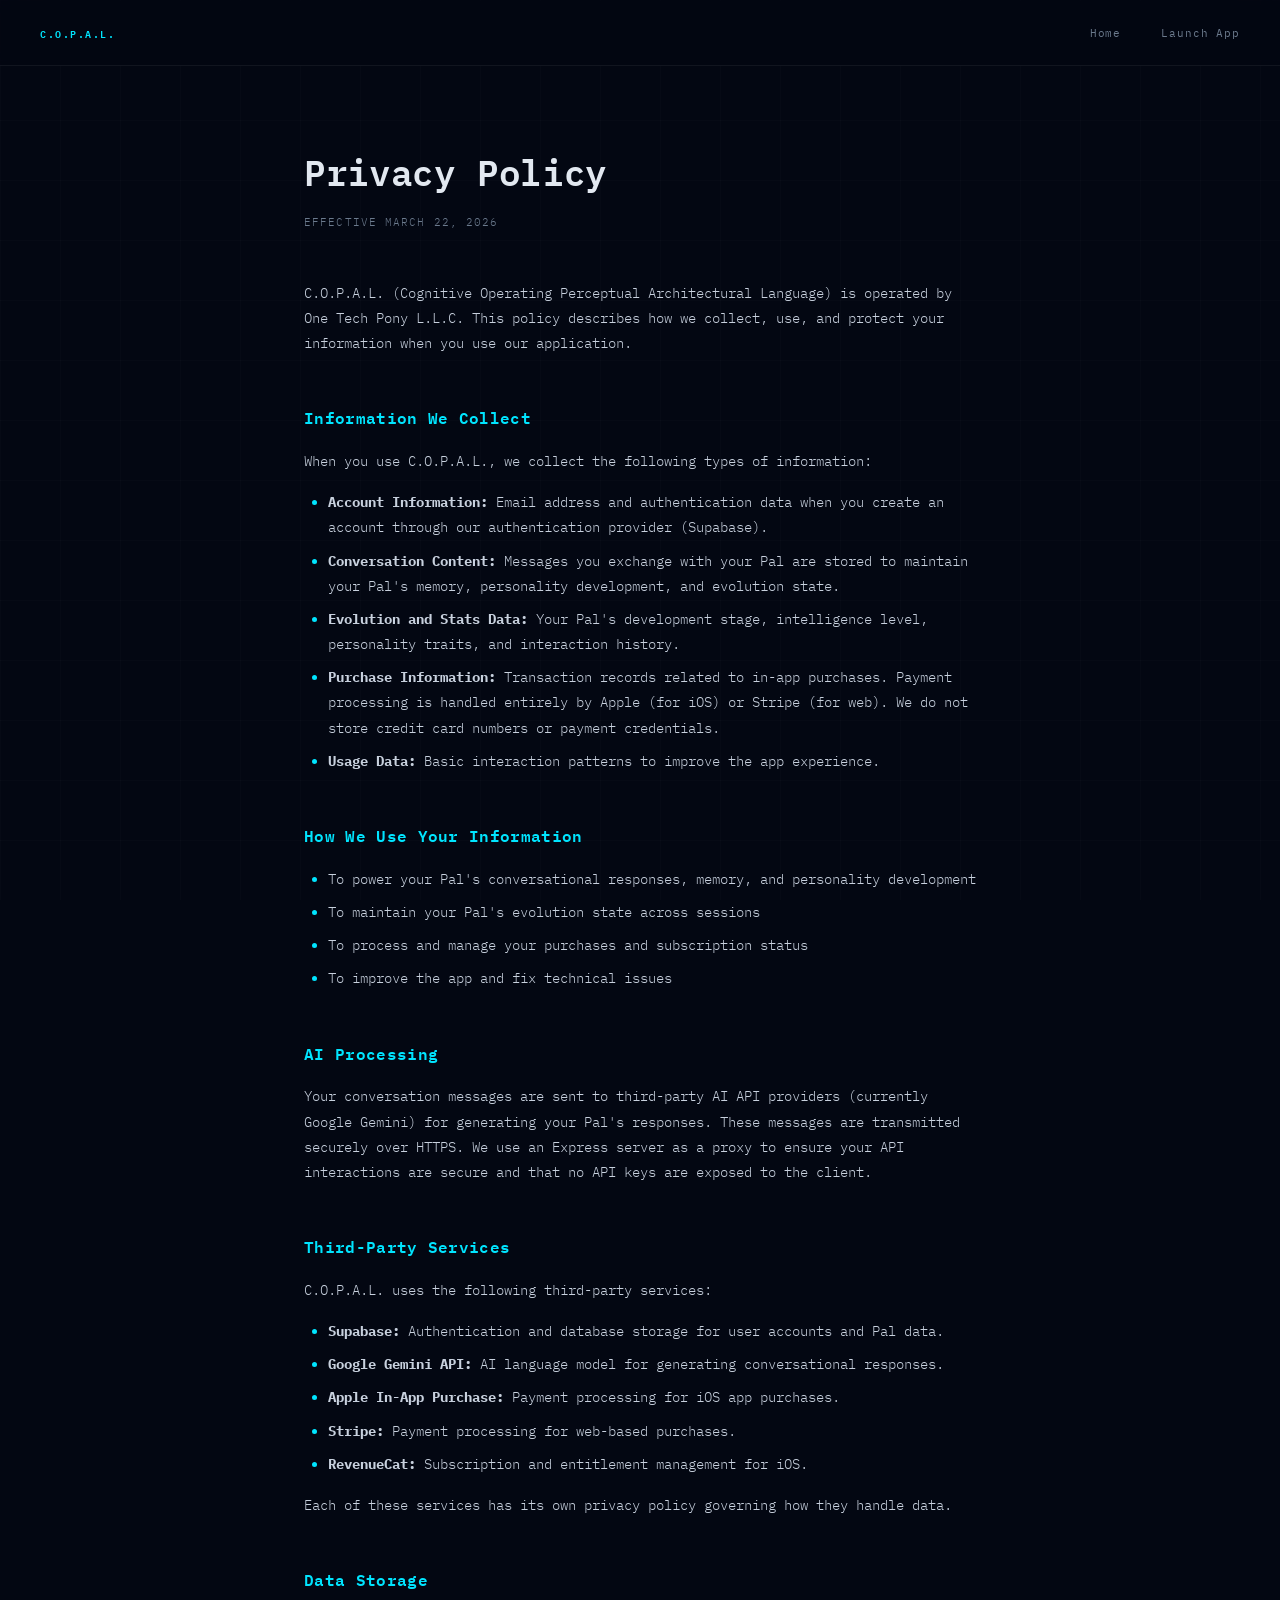
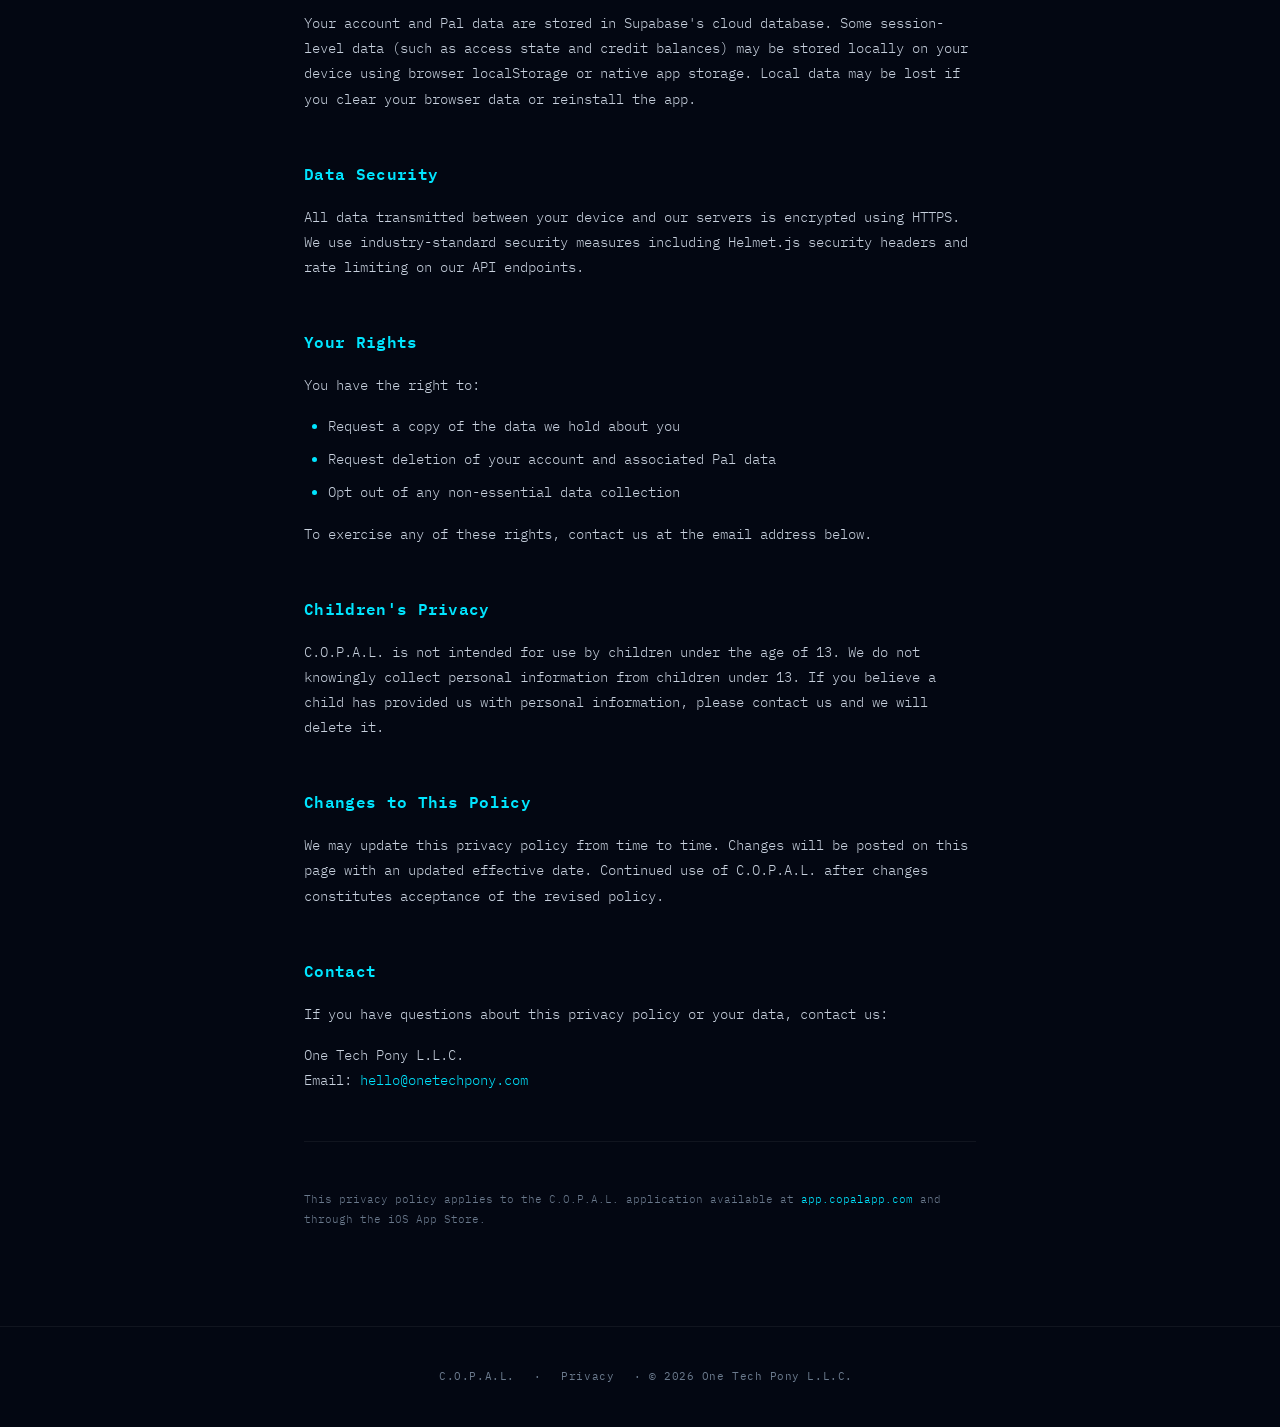
==== privacy.html @ cc6b9955 "Add files via upload" ====
<!DOCTYPE html>
<html lang="en">
<head>
  <meta charset="UTF-8">
  <meta name="viewport" content="width=device-width, initial-scale=1.0">
  <title>Privacy Policy — C.O.P.A.L.</title>
  <link rel="preconnect" href="https://fonts.googleapis.com">
  <link href="https://fonts.googleapis.com/css2?family=IBM+Plex+Mono:wght@300;400;500;600&display=swap" rel="stylesheet">
  <style>
    * { margin: 0; padding: 0; box-sizing: border-box; }
    
    :root {
      --bg: #030712;
      --text: #c8d1de;
      --text-dim: #6b7a8d;
      --text-bright: #e2e8f0;
      --cyan: #00e5ff;
      --surface: rgba(255,255,255,0.03);
      --border: rgba(255,255,255,0.06);
    }

    body {
      font-family: 'IBM Plex Mono', monospace;
      background: var(--bg);
      color: var(--text);
      font-size: 14px;
      line-height: 1.8;
      -webkit-font-smoothing: antialiased;
    }

    /* Grid background */
    body::before {
      content: '';
      position: fixed;
      inset: 0;
      background-image: 
        linear-gradient(rgba(255,255,255,0.015) 1px, transparent 1px),
        linear-gradient(90deg, rgba(255,255,255,0.015) 1px, transparent 1px);
      background-size: 60px 60px;
      pointer-events: none;
      z-index: 0;
    }

    nav {
      position: fixed;
      top: 0;
      left: 0;
      right: 0;
      z-index: 100;
      padding: 20px 40px;
      display: flex;
      justify-content: space-between;
      align-items: center;
      backdrop-filter: blur(20px);
      background: rgba(3,7,18,0.8);
      border-bottom: 1px solid var(--border);
    }

    nav .logo {
      font-size: 10px;
      color: var(--cyan);
      letter-spacing: 0.15em;
      text-decoration: none;
      font-weight: 600;
    }

    nav .nav-links a {
      color: var(--text-dim);
      text-decoration: none;
      font-size: 11px;
      letter-spacing: 0.08em;
      margin-left: 32px;
      transition: color 0.2s;
    }

    nav .nav-links a:hover {
      color: var(--cyan);
    }

    .container {
      position: relative;
      z-index: 1;
      max-width: 720px;
      margin: 0 auto;
      padding: 140px 24px 80px;
    }

    h1 {
      font-size: clamp(28px, 4vw, 36px);
      font-weight: 600;
      color: var(--text-bright);
      margin-bottom: 8px;
      letter-spacing: -0.01em;
    }

    .effective-date {
      font-size: 11px;
      color: var(--text-dim);
      letter-spacing: 0.1em;
      text-transform: uppercase;
      margin-bottom: 48px;
    }

    h2 {
      font-size: 16px;
      font-weight: 600;
      color: var(--cyan);
      margin-top: 48px;
      margin-bottom: 16px;
      letter-spacing: 0.02em;
    }

    p {
      margin-bottom: 16px;
      font-weight: 300;
    }

    ul {
      margin-bottom: 16px;
      padding-left: 24px;
    }

    li {
      margin-bottom: 8px;
      font-weight: 300;
    }

    li::marker {
      color: var(--cyan);
    }

    a {
      color: var(--cyan);
      text-decoration: none;
    }

    a:hover {
      text-decoration: underline;
    }

    .divider {
      height: 1px;
      background: var(--border);
      margin: 48px 0;
    }

    .footer {
      text-align: center;
      padding: 40px 24px;
      font-size: 11px;
      color: var(--text-dim);
      letter-spacing: 0.05em;
      border-top: 1px solid var(--border);
      position: relative;
      z-index: 1;
    }

    .footer a {
      color: var(--text-dim);
      margin: 0 12px;
    }

    .footer a:hover {
      color: var(--cyan);
    }

    @media (max-width: 640px) {
      nav { padding: 16px 20px; }
      nav .nav-links a { margin-left: 20px; font-size: 10px; }
      .container { padding: 120px 20px 60px; }
    }
  </style>
</head>
<body>

  <nav>
    <a href="https://copalapp.com" class="logo">C.O.P.A.L.</a>
    <div class="nav-links">
      <a href="https://copalapp.com">Home</a>
      <a href="https://app.copalapp.com">Launch App</a>
    </div>
  </nav>

  <div class="container">
    <h1>Privacy Policy</h1>
    <p class="effective-date">Effective March 22, 2026</p>

    <p>C.O.P.A.L. (Cognitive Operating Perceptual Architectural Language) is operated by One Tech Pony L.L.C. This policy describes how we collect, use, and protect your information when you use our application.</p>

    <h2>Information We Collect</h2>
    <p>When you use C.O.P.A.L., we collect the following types of information:</p>
    <ul>
      <li><strong>Account Information:</strong> Email address and authentication data when you create an account through our authentication provider (Supabase).</li>
      <li><strong>Conversation Content:</strong> Messages you exchange with your Pal are stored to maintain your Pal's memory, personality development, and evolution state.</li>
      <li><strong>Evolution and Stats Data:</strong> Your Pal's development stage, intelligence level, personality traits, and interaction history.</li>
      <li><strong>Purchase Information:</strong> Transaction records related to in-app purchases. Payment processing is handled entirely by Apple (for iOS) or Stripe (for web). We do not store credit card numbers or payment credentials.</li>
      <li><strong>Usage Data:</strong> Basic interaction patterns to improve the app experience.</li>
    </ul>

    <h2>How We Use Your Information</h2>
    <ul>
      <li>To power your Pal's conversational responses, memory, and personality development</li>
      <li>To maintain your Pal's evolution state across sessions</li>
      <li>To process and manage your purchases and subscription status</li>
      <li>To improve the app and fix technical issues</li>
    </ul>

    <h2>AI Processing</h2>
    <p>Your conversation messages are sent to third-party AI API providers (currently Google Gemini) for generating your Pal's responses. These messages are transmitted securely over HTTPS. We use an Express server as a proxy to ensure your API interactions are secure and that no API keys are exposed to the client.</p>

    <h2>Third-Party Services</h2>
    <p>C.O.P.A.L. uses the following third-party services:</p>
    <ul>
      <li><strong>Supabase:</strong> Authentication and database storage for user accounts and Pal data.</li>
      <li><strong>Google Gemini API:</strong> AI language model for generating conversational responses.</li>
      <li><strong>Apple In-App Purchase:</strong> Payment processing for iOS app purchases.</li>
      <li><strong>Stripe:</strong> Payment processing for web-based purchases.</li>
      <li><strong>RevenueCat:</strong> Subscription and entitlement management for iOS.</li>
    </ul>
    <p>Each of these services has its own privacy policy governing how they handle data.</p>

    <h2>Data Storage</h2>
    <p>Your account and Pal data are stored in Supabase's cloud database. Some session-level data (such as access state and credit balances) may be stored locally on your device using browser localStorage or native app storage. Local data may be lost if you clear your browser data or reinstall the app.</p>

    <h2>Data Security</h2>
    <p>All data transmitted between your device and our servers is encrypted using HTTPS. We use industry-standard security measures including Helmet.js security headers and rate limiting on our API endpoints.</p>

    <h2>Your Rights</h2>
    <p>You have the right to:</p>
    <ul>
      <li>Request a copy of the data we hold about you</li>
      <li>Request deletion of your account and associated Pal data</li>
      <li>Opt out of any non-essential data collection</li>
    </ul>
    <p>To exercise any of these rights, contact us at the email address below.</p>

    <h2>Children's Privacy</h2>
    <p>C.O.P.A.L. is not intended for use by children under the age of 13. We do not knowingly collect personal information from children under 13. If you believe a child has provided us with personal information, please contact us and we will delete it.</p>

    <h2>Changes to This Policy</h2>
    <p>We may update this privacy policy from time to time. Changes will be posted on this page with an updated effective date. Continued use of C.O.P.A.L. after changes constitutes acceptance of the revised policy.</p>

    <h2>Contact</h2>
    <p>If you have questions about this privacy policy or your data, contact us:</p>
    <p>
      One Tech Pony L.L.C.<br>
      Email: <a href="mailto:hello@onetechpony.com">hello@onetechpony.com</a>
    </p>

    <div class="divider"></div>

    <p style="font-size: 11px; color: var(--text-dim);">This privacy policy applies to the C.O.P.A.L. application available at <a href="https://app.copalapp.com">app.copalapp.com</a> and through the iOS App Store.</p>
  </div>

  <div class="footer">
    <a href="https://copalapp.com">C.O.P.A.L.</a> · 
    <a href="https://copalapp.com/privacy">Privacy</a> · 
    <span>© 2026 One Tech Pony L.L.C.</span>
  </div>

</body>
</html>
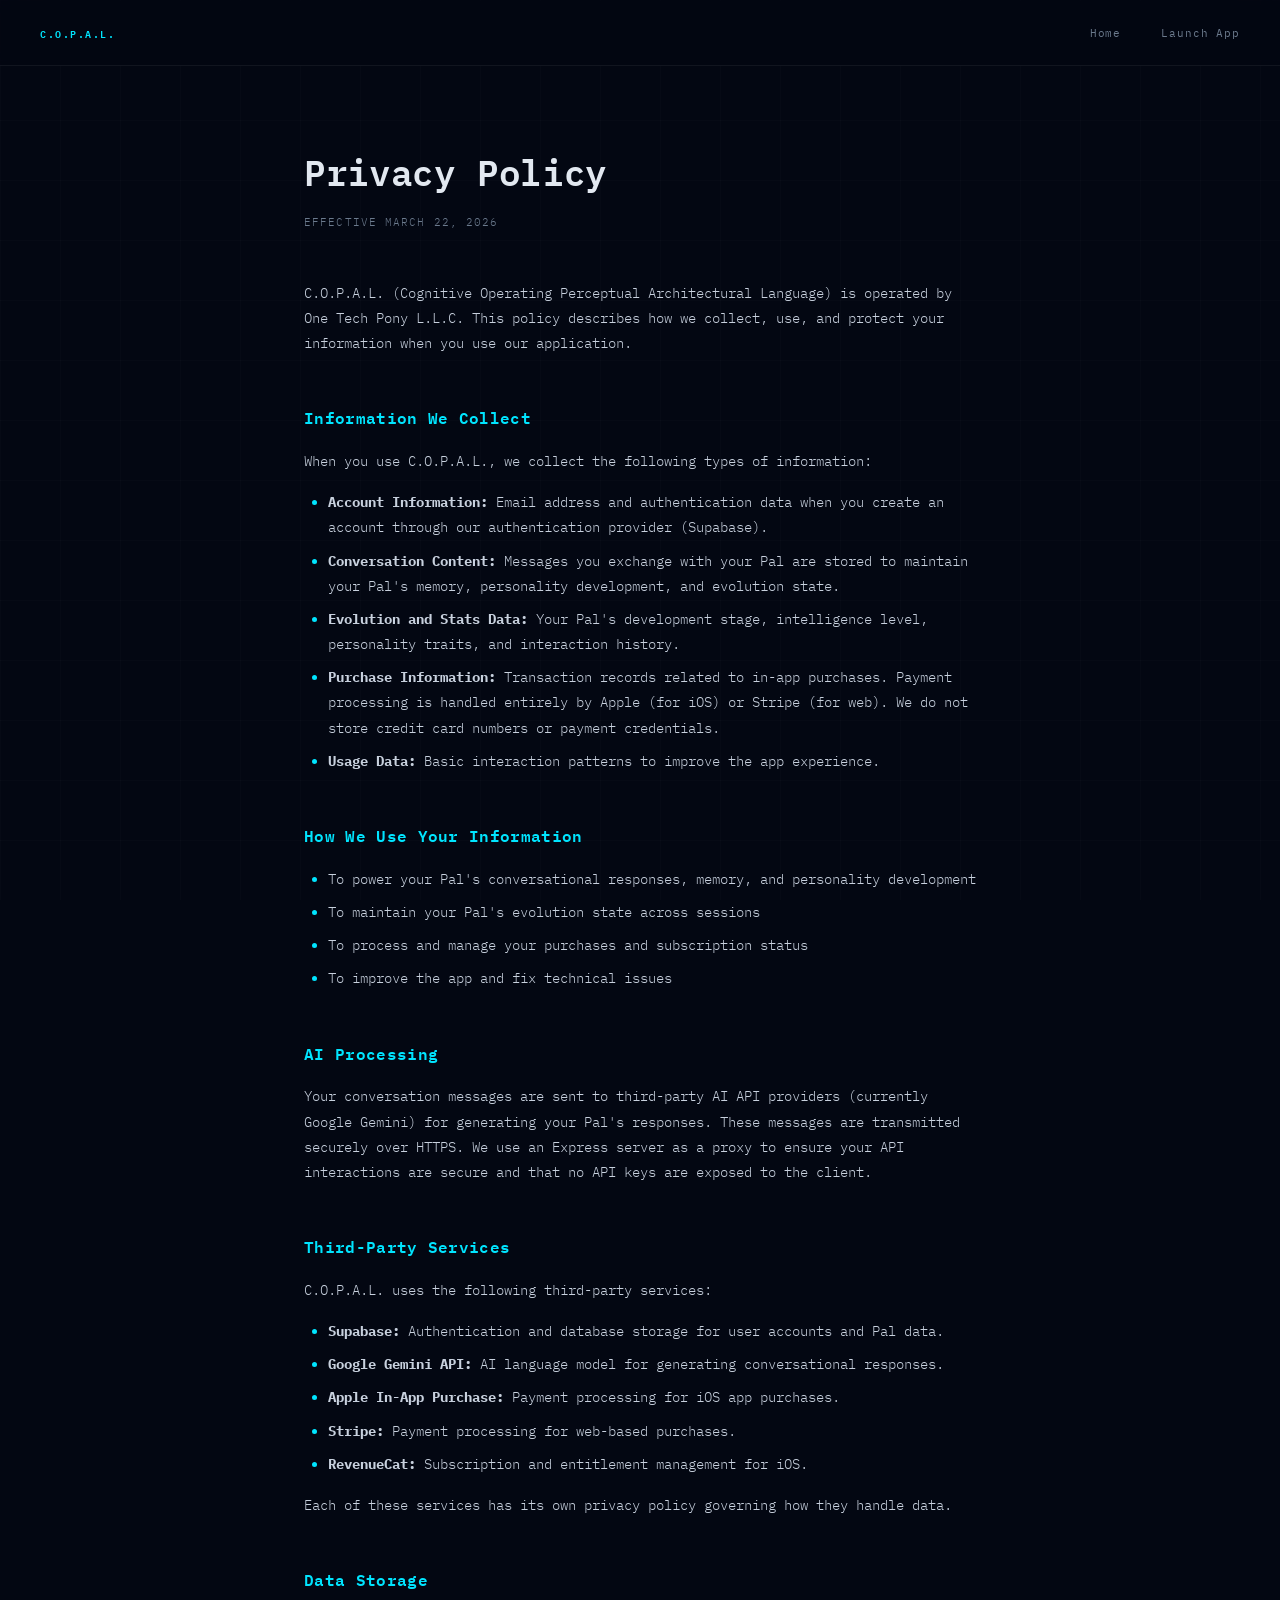
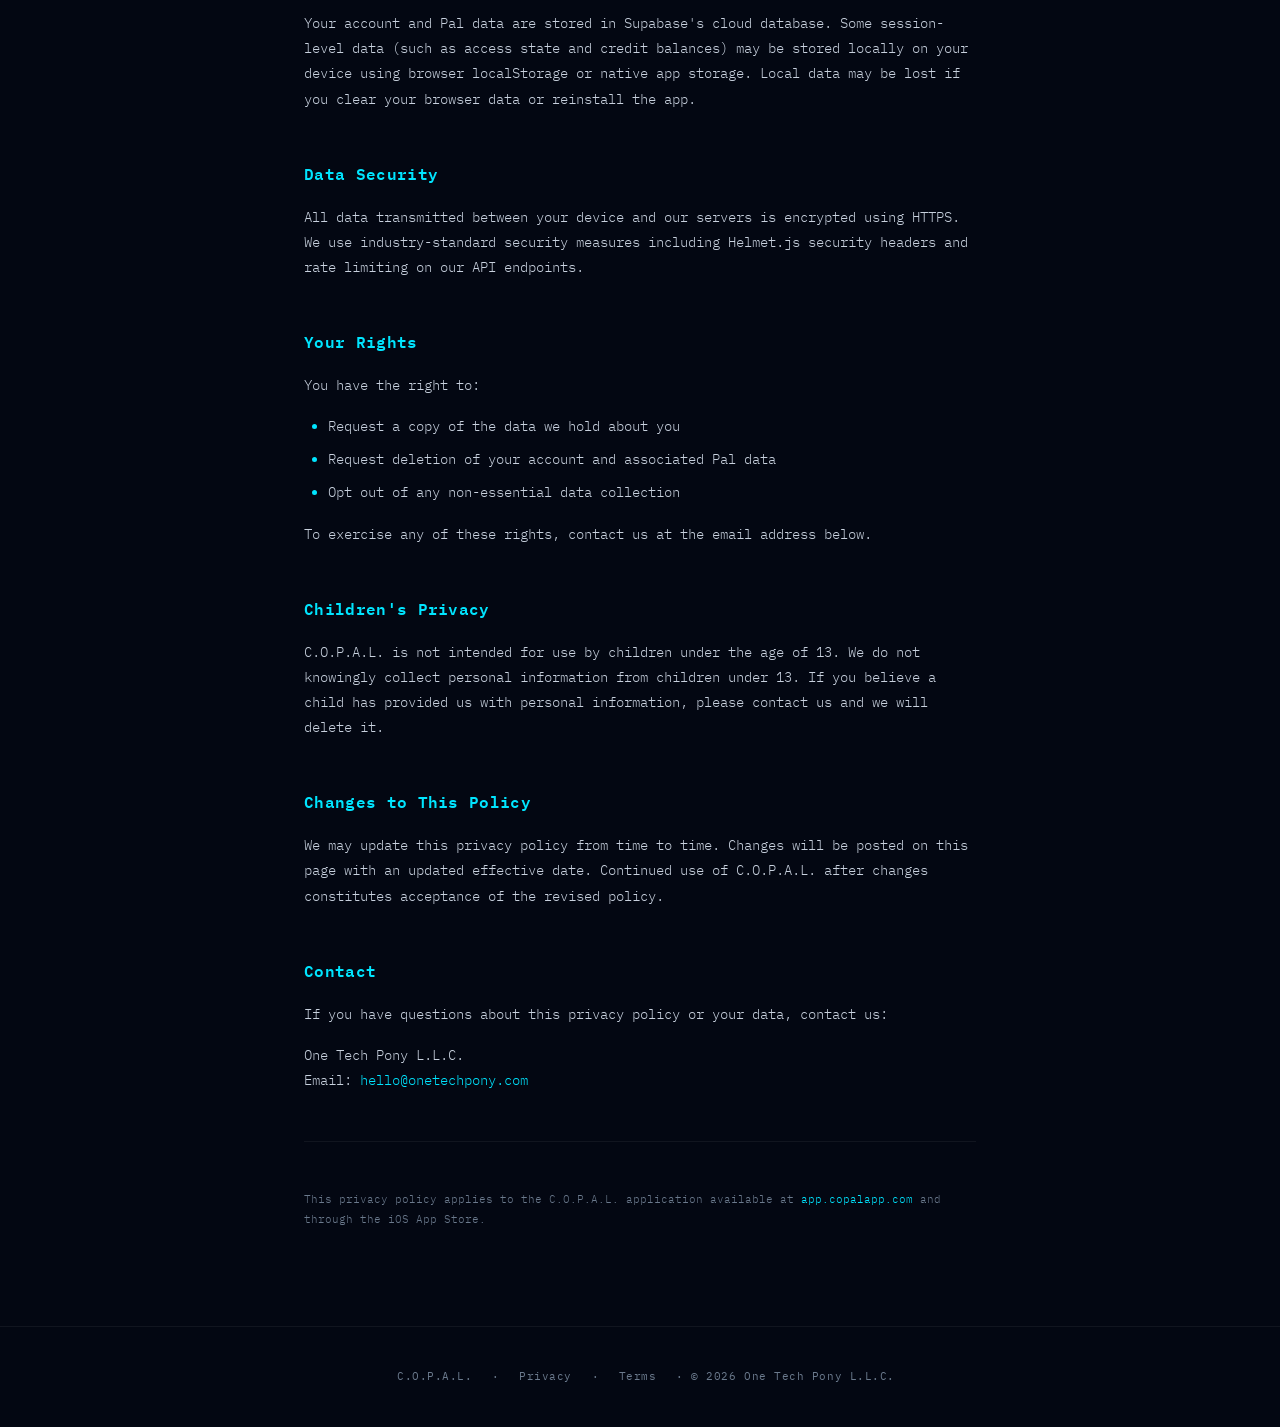
==== commit 54dc5b38: "Update privacy.html" ====
--- a/privacy.html
+++ b/privacy.html
@@ -254,8 +254,9 @@
 
   <div class="footer">
     <a href="https://copalapp.com">C.O.P.A.L.</a> · 
-    <a href="https://copalapp.com/privacy">Privacy</a> · 
-    <span>© 2026 One Tech Pony L.L.C.</span>
+    <a href="https://copalapp.com/privacy">Privacy</a> ·
+    <a href="https://copalapp.com/terms">Terms</a> · 
+    <span>© 2026 One Tech Pony L.L.C. </span>
   </div>
 
 </body>
